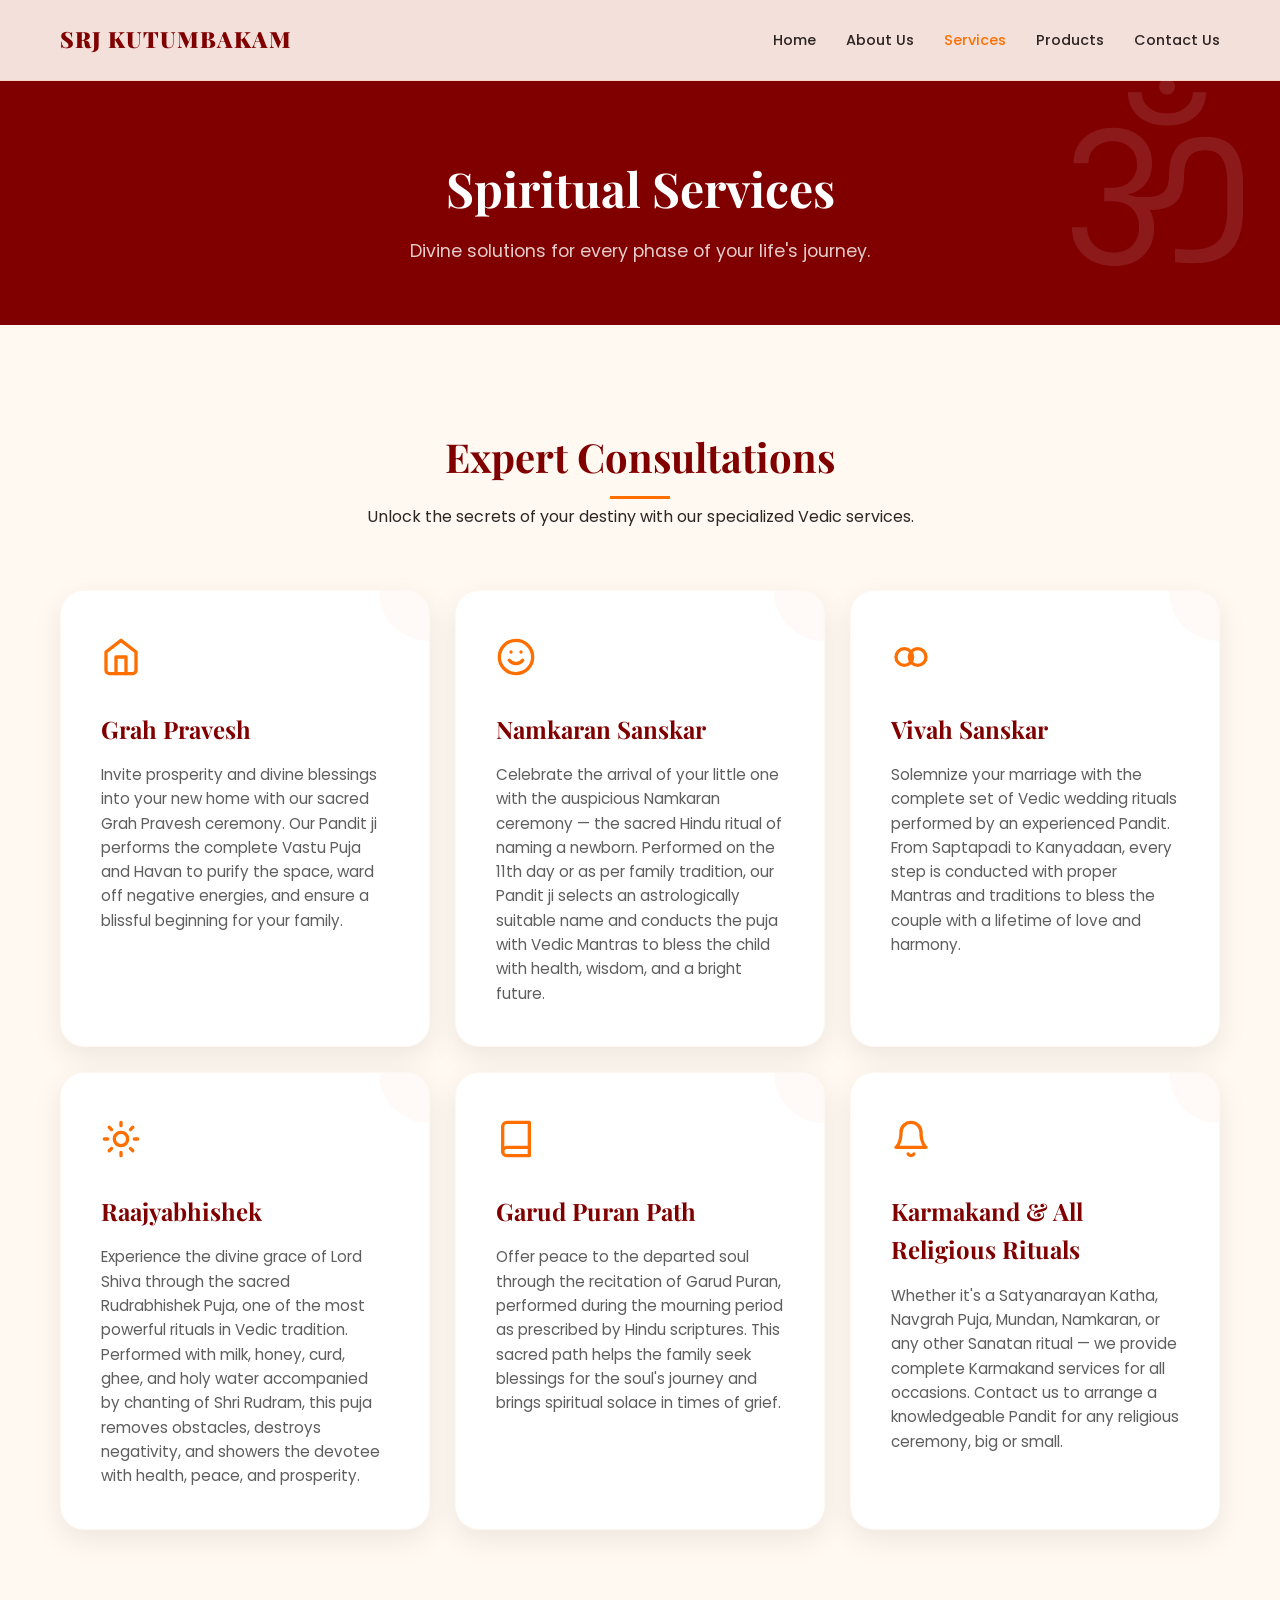
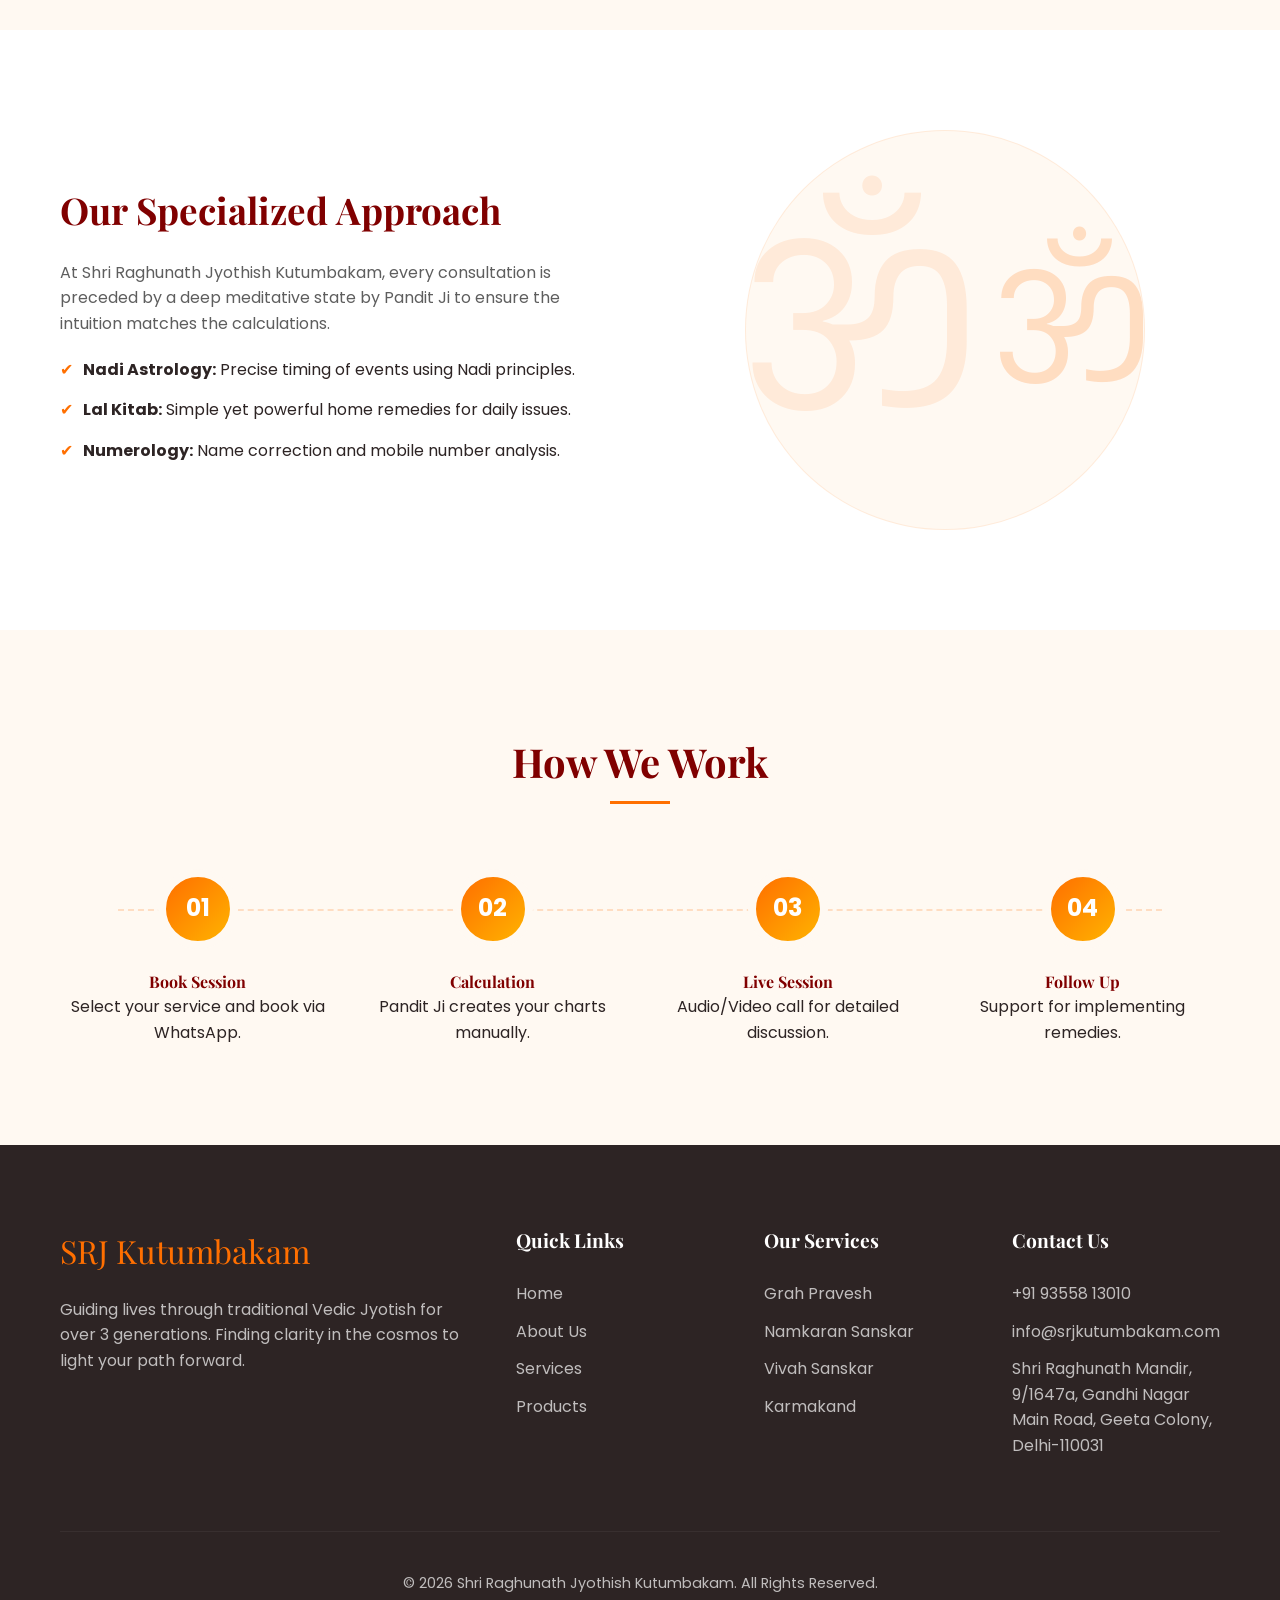
==== services.html @ 72c8cc12 "Add files via upload" ====
<!DOCTYPE html>
<html lang="hi">

<head>
    <meta charset="UTF-8">
    <meta name="viewport" content="width=device-width, initial-scale=1.0">
    <title>Our Services | Shri Raghunath Jyothish Kutumbakam</title>
    <meta name="description"
        content="Explore our range of Vedic spiritual services including Kundli Milan, Horoscope Reading, Vastu Consultation, and more.">

    <!-- Google Fonts -->
    <link rel="preconnect" href="https://fonts.googleapis.com">
    <link rel="preconnect" href="https://fonts.gstatic.com" crossorigin>
    <link
        href="https://fonts.googleapis.com/css2?family=Playfair+Display:ital,wght@0,400..900;1,400..900&family=Poppins:wght@300;400;500;600;700&display=swap"
        rel="stylesheet">

    <link rel="stylesheet" href="style.css">
</head>

<body>

    <header>
        <div class="container">
            <nav>
                <a href="index.html" class="logo">SRJ Kutumbakam</a>
                <ul class="nav-links">
                    <li><a href="index.html">Home</a></li>
                    <li><a href="about.html">About Us</a></li>
                    <li><a href="services.html" class="active">Services</a></li>
                    <li><a href="products.html">Products</a></li>
                    <li><a href="contact.html">Contact Us</a></li>
                </ul>
            </nav>
        </div>
    </header>

    <main>
        <section class="page-header">
            <div class="container">
                <h1>Spiritual Services</h1>
                <p>Divine solutions for every phase of your life's journey.</p>
            </div>
        </section>

        <section id="services">
            <div class="container">
                <div class="section-header">
                    <h2>Expert Consultations</h2>
                    <p>Unlock the secrets of your destiny with our specialized Vedic services.</p>
                </div>
                <div class="services-grid">
                    <div class="service-card">
                        <div class="service-icon"><svg viewBox="0 0 24 24" width="1em" height="1em"
                                stroke="var(--primary)" stroke-width="2" fill="none" stroke-linecap="round"
                                stroke-linejoin="round">
                                <path d="M3 9l9-7 9 7v11a2 2 0 0 1-2 2H5a2 2 0 0 1-2-2z"></path>
                                <polyline points="9 22 9 12 15 12 15 22"></polyline>
                            </svg></div>
                        <h3>Grah Pravesh</h3>
                        <p>Invite prosperity and divine blessings into your new home with our sacred Grah Pravesh
                            ceremony. Our Pandit ji performs the complete Vastu Puja and Havan to purify the space, ward
                            off negative energies, and ensure a blissful beginning for your family.</p>
                    </div>
                    <div class="service-card">
                        <div class="service-icon"><svg viewBox="0 0 24 24" width="1em" height="1em"
                                stroke="var(--primary)" stroke-width="2" fill="none" stroke-linecap="round"
                                stroke-linejoin="round">
                                <circle cx="12" cy="12" r="10"></circle>
                                <path d="M8 14s1.5 2 4 2 4-2 4-2"></path>
                                <line x1="9" y1="9" x2="9.01" y2="9"></line>
                                <line x1="15" y1="9" x2="15.01" y2="9"></line>
                            </svg></div>
                        <h3>Namkaran Sanskar</h3>
                        <p>Celebrate the arrival of your little one with the auspicious Namkaran ceremony — the sacred
                            Hindu ritual of naming a newborn. Performed on the 11th day or as per family tradition, our
                            Pandit ji selects an astrologically suitable name and conducts the puja with Vedic Mantras
                            to bless the child with health, wisdom, and a bright future.</p>
                    </div>
                    <div class="service-card">
                        <div class="service-icon"><svg viewBox="0 0 24 24" width="1em" height="1em"
                                stroke="var(--primary)" stroke-width="2" fill="none" stroke-linecap="round"
                                stroke-linejoin="round">
                                <circle cx="8" cy="12" r="5"></circle>
                                <circle cx="16" cy="12" r="5"></circle>
                            </svg></div>
                        <h3>Vivah Sanskar</h3>
                        <p>Solemnize your marriage with the complete set of Vedic wedding rituals performed by an
                            experienced Pandit. From Saptapadi to Kanyadaan, every step is conducted with proper Mantras
                            and traditions to bless the couple with a lifetime of love and harmony.</p>
                    </div>
                    <div class="service-card">
                        <div class="service-icon"><svg viewBox="0 0 24 24" width="1em" height="1em"
                                stroke="var(--primary)" stroke-width="2" fill="none" stroke-linecap="round"
                                stroke-linejoin="round">
                                <circle cx="12" cy="12" r="4"></circle>
                                <path
                                    d="M12 2v2M12 20v2M4.93 4.93l1.41 1.41M17.66 17.66l1.41 1.41M2 12h2M20 12h2M4.93 19.07l1.41-1.41M17.66 6.34l1.41-1.41">
                                </path>
                            </svg></div>
                        <h3>Raajyabhishek</h3>
                        <p>Experience the divine grace of Lord Shiva through the sacred Rudrabhishek Puja, one of the
                            most powerful rituals in Vedic tradition. Performed with milk, honey, curd, ghee, and holy
                            water accompanied by chanting of Shri Rudram, this puja removes obstacles, destroys
                            negativity, and showers the devotee with health, peace, and prosperity.</p>
                    </div>
                    <div class="service-card">
                        <div class="service-icon"><svg viewBox="0 0 24 24" width="1em" height="1em"
                                stroke="var(--primary)" stroke-width="2" fill="none" stroke-linecap="round"
                                stroke-linejoin="round">
                                <path d="M4 19.5A2.5 2.5 0 0 1 6.5 17H20"></path>
                                <path d="M6.5 2H20v20H6.5A2.5 2.5 0 0 1 4 19.5v-15A2.5 2.5 0 0 1 6.5 2z"></path>
                            </svg></div>
                        <h3>Garud Puran Path</h3>
                        <p>Offer peace to the departed soul through the recitation of Garud Puran, performed during the
                            mourning period as prescribed by Hindu scriptures. This sacred path helps the family seek
                            blessings for the soul's journey and brings spiritual solace in times of grief.</p>
                    </div>
                    <div class="service-card">
                        <div class="service-icon"><svg viewBox="0 0 24 24" width="1em" height="1em"
                                stroke="var(--primary)" stroke-width="2" fill="none" stroke-linecap="round"
                                stroke-linejoin="round">
                                <path d="M18 8A6 6 0 006 8c0 7-3 9-3 9h18s-3-2-3-9"></path>
                                <path d="M13.73 21a2 2 0 01-3.46 0"></path>
                            </svg></div>
                        <h3>Karmakand & All Religious Rituals</h3>
                        <p>Whether it's a Satyanarayan Katha, Navgrah Puja, Mundan, Namkaran, or any other Sanatan
                            ritual — we provide complete Karmakand services for all occasions. Contact us to arrange a
                            knowledgeable Pandit for any religious ceremony, big or small.</p>
                    </div>
                </div>
            </div>
        </section>

        <section id="specialized" style="background: var(--white);">
            <div class="container">
                <div class="about-content">
                    <div class="about-text">
                        <h3>Our Specialized Approach</h3>
                        <p>At Shri Raghunath Jyothish Kutumbakam, every consultation is preceded by a deep meditative
                            state by Pandit Ji to ensure the intuition matches the calculations.</p>
                        <ul style="margin-top: 20px;">
                            <li style="margin-bottom: 15px; display: flex; align-items: center; gap: 10px;">
                                <span style="color: var(--primary);">✔</span>
                                <span><strong>Nadi Astrology:</strong> Precise timing of events using Nadi
                                    principles.</span>
                            </li>
                            <li style="margin-bottom: 15px; display: flex; align-items: center; gap: 10px;">
                                <span style="color: var(--primary);">✔</span>
                                <span><strong>Lal Kitab:</strong> Simple yet powerful home remedies for daily
                                    issues.</span>
                            </li>
                            <li style="margin-bottom: 15px; display: flex; align-items: center; gap: 10px;">
                                <span style="color: var(--primary);">✔</span>
                                <span><strong>Numerology:</strong> Name correction and mobile number analysis.</span>
                            </li>
                        </ul>
                    </div>
                    <div class="about-visual" style="border-radius: 50%; width: 400px; height: 400px; margin: 0 auto;">
                        <span style="font-size: 10rem; color: var(--primary); opacity: 0.2;">ॐ</span>
                    </div>
                </div>
            </div>
        </section>

        <section id="process" style="background: var(--secondary);">
            <div class="container">
                <div class="section-header">
                    <h2>How We Work</h2>
                </div>
                <div class="process-flow">
                    <div class="step">
                        <div class="step-number">01</div>
                        <div>
                            <h4>Book Session</h4>
                            <p>Select your service and book via WhatsApp.</p>
                        </div>
                    </div>
                    <div class="step">
                        <div class="step-number">02</div>
                        <div>
                            <h4>Calculation</h4>
                            <p>Pandit Ji creates your charts manually.</p>
                        </div>
                    </div>
                    <div class="step">
                        <div class="step-number">03</div>
                        <div>
                            <h4>Live Session</h4>
                            <p>Audio/Video call for detailed discussion.</p>
                        </div>
                    </div>
                    <div class="step">
                        <div class="step-number">04</div>
                        <div>
                            <h4>Follow Up</h4>
                            <p>Support for implementing remedies.</p>
                        </div>
                    </div>
                </div>
            </div>
        </section>
    </main>

    <footer>
        <div class="container">
            <div class="footer-content">
                <div class="footer-about">
                    <a href="index.html" class="footer-logo">SRJ Kutumbakam</a>
                    <p>Guiding lives through traditional Vedic Jyotish for over 3 generations. Finding clarity in the
                        cosmos to light your path forward.</p>
                </div>
                <div class="footer-links">
                    <h4>Quick Links</h4>
                    <ul>
                        <li><a href="index.html">Home</a></li>
                        <li><a href="about.html">About Us</a></li>
                        <li><a href="services.html">Services</a></li>
                        <li><a href="products.html">Products</a></li>
                    </ul>
                </div>
                <div class="footer-links">
                    <h4>Our Services</h4>
                    <ul>
                        <li><a href="services.html">Grah Pravesh</a></li>
                        <li><a href="services.html">Namkaran Sanskar</a></li>
                        <li><a href="services.html">Vivah Sanskar</a></li>
                        <li><a href="services.html">Karmakand</a></li>
                    </ul>
                </div>
                <div class="footer-links">
                    <h4>Contact Us</h4>
                    <ul>
                        <li>+91 93558 13010</li>
                        <li>info@srjkutumbakam.com</li>
                        <li>Shri Raghunath Mandir, 9/1647a, Gandhi Nagar Main Road, Geeta Colony, Delhi-110031</li>
                    </ul>
                </div>
            </div>
            <div class="copyright">
                <p>&copy; 2026 Shri Raghunath Jyothish Kutumbakam. All Rights Reserved.</p>
            </div>
        </div>
    </footer>

</body>

</html>
---- style.css ----
:root {
    --primary: #FF6F00;
    --primary-light: #FF8C00;
    --primary-gradient: linear-gradient(135deg, #FF6F00 0%, #FFB300 100%);
    --secondary: #FFF9F2;
    --accent: #800000;
    --text-dark: #2D2424;
    --text-light: #5E5E5E;
    --white: #FFFFFF;
    --shadow: 0 10px 30px rgba(0, 0, 0, 0.08);
    --transition: all 0.4s cubic-bezier(0.165, 0.84, 0.44, 1);
}

/* Base Reset */
* {
    margin: 0;
    padding: 0;
    box-sizing: border-box;
    scroll-behavior: smooth;
}

body {
    font-family: 'Poppins', sans-serif;
    background-color: var(--secondary);
    color: var(--text-dark);
    line-height: 1.6;
    overflow-x: hidden;
}

h1,
h2,
h3,
h4 {
    font-family: 'Playfair Display', serif;
    color: var(--accent);
    font-weight: 700;
}

a {
    text-decoration: none;
    color: inherit;
    transition: var(--transition);
}

ul {
    list-style: none;
}

.container {
    max-width: 1200px;
    margin: 0 auto;
    padding: 0 20px;
}

/* Mandala Pattern Background */
.mandala-bg {
    position: absolute;
    top: 0;
    right: 0;
    width: 400px;
    height: 400px;
    background: radial-gradient(circle, transparent 20%, var(--primary) 20%, var(--primary) 21%, transparent 21%) 0 0,
        radial-gradient(circle, transparent 20%, var(--primary) 20%, var(--primary) 21%, transparent 21%) 50px 50px;
    background-size: 100px 100px;
    opacity: 0.03;
    z-index: -1;
    pointer-events: none;
}

/* Header & Navigation */
header {
    position: fixed;
    top: 0;
    width: 100%;
    z-index: 1000;
    background: rgba(255, 249, 242, 0.9);
    backdrop-filter: blur(10px);
    border-bottom: 1px solid rgba(255, 111, 0, 0.1);
}

nav {
    display: flex;
    justify-content: space-between;
    align-items: center;
    height: 80px;
}

.logo {
    font-family: 'Playfair Display', serif;
    font-size: 1.4rem;
    font-weight: 900;
    color: var(--accent);
    text-transform: uppercase;
    letter-spacing: 1px;
}

.nav-links {
    display: flex;
    gap: 30px;
}

.nav-links a {
    font-weight: 500;
    font-size: 0.9rem;
    color: var(--text-dark);
}

.nav-links a:hover, .nav-links a.active {
    color: var(--primary);
}

/* Hero Section */
#hero {
    position: relative;
    padding: 180px 0 100px;
    text-align: center;
    background: radial-gradient(circle at top right, rgba(255, 111, 0, 0.05) 0%, transparent 60%);
}

#hero h1 {
    font-size: clamp(2.5rem, 6vw, 4.5rem);
    line-height: 1.1;
    margin-bottom: 20px;
    animation: fadeInUp 1s ease;
}

#hero p {
    font-size: 1.2rem;
    color: var(--text-light);
    max-width: 700px;
    margin: 0 auto 40px;
    animation: fadeInUp 1.2s ease;
}

.cta-group {
    display: flex;
    justify-content: center;
    gap: 20px;
    animation: fadeInUp 1.4s ease;
}

.btn {
    padding: 16px 32px;
    border-radius: 50px;
    font-weight: 600;
    font-size: 1rem;
    cursor: pointer;
    transition: var(--transition);
    display: inline-block;
}

.btn-primary {
    background: var(--primary-gradient);
    color: var(--white);
    box-shadow: 0 10px 20px rgba(255, 111, 0, 0.2);
}

.btn-primary:hover {
    transform: translateY(-5px);
    box-shadow: 0 15px 30px rgba(255, 111, 0, 0.3);
}

.btn-secondary {
    border: 2px solid var(--primary);
    color: var(--primary);
}

.btn-secondary:hover {
    background: rgba(255, 111, 0, 0.05);
    transform: translateY(-5px);
}

/* Page Header (for subpages) */
.page-header {
    padding: 150px 0 60px;
    text-align: center;
    background: var(--accent);
    color: var(--white);
    position: relative;
    overflow: hidden;
}

.page-header h1 {
    color: var(--white);
    font-size: 3rem;
    position: relative;
    z-index: 1;
}

.page-header p {
    color: rgba(255, 255, 255, 0.8);
    font-size: 1.1rem;
    max-width: 600px;
    margin: 10px auto 0;
    position: relative;
    z-index: 1;
}

.page-header::after {
    content: 'ॐ';
    position: absolute;
    bottom: -30px;
    right: 20px;
    font-size: 12rem;
    opacity: 0.1;
}

/* Section Global Styles */
section {
    padding: 100px 0;
}

.section-header {
    text-align: center;
    margin-bottom: 60px;
}

.section-header h2 {
    font-size: 2.5rem;
    margin-bottom: 15px;
    position: relative;
    display: inline-block;
}

.section-header h2::after {
    content: '';
    position: absolute;
    bottom: -10px;
    left: 50%;
    transform: translateX(-50%);
    width: 60px;
    height: 3px;
    background: var(--primary);
}

/* About Section */
#about {
    background: var(--white);
}

.about-content {
    display: grid;
    grid-template-columns: 1fr 1fr;
    gap: 60px;
    align-items: center;
}

.about-visual {
    position: relative;
    background: var(--secondary);
    min-height: 400px;
    border-radius: 30px;
    display: flex;
    justify-content: center;
    align-items: center;
    overflow: hidden;
    border: 1px solid rgba(255, 111, 0, 0.1);
}

.about-visual::before {
    content: 'ॐ';
    font-size: 15rem;
    color: var(--primary);
    opacity: 0.1;
}

.about-visual img {
    width: 100%;
    height: 100%;
    object-fit: cover;
    position: absolute;
    top: 0;
    left: 0;
}

.about-text h3 {
    font-size: 2.3rem;
    margin-bottom: 20px;
}

.about-text p {
    margin-bottom: 20px;
    color: var(--text-light);
}

.expertise-badge {
    display: inline-block;
    padding: 8px 20px;
    background: rgba(255, 111, 0, 0.1);
    color: var(--primary);
    border-radius: 50px;
    font-weight: 600;
    margin-bottom: 20px;
}

/* Services Grid - Bento Style 2026 */
.services-grid {
    display: grid;
    grid-template-columns: repeat(auto-fit, minmax(300px, 1fr));
    gap: 25px;
}

.service-card {
    background: var(--white);
    padding: 40px;
    border-radius: 24px;
    transition: var(--transition);
    border: 1px solid rgba(255, 111, 0, 0.05);
    box-shadow: var(--shadow);
    position: relative;
    overflow: hidden;
    height: 100%;
}

.service-card::before {
    content: '';
    position: absolute;
    top: -50px;
    right: -50px;
    width: 100px;
    height: 100px;
    background: var(--primary);
    border-radius: 50%;
    opacity: 0.03;
    transition: var(--transition);
}

.service-card:hover {
    transform: translateY(-10px);
    border-color: var(--primary);
}

.service-card:hover::before {
    width: 120px;
    height: 120px;
    opacity: 0.1;
}

.service-icon {
    font-size: 2.5rem;
    margin-bottom: 15px;
}

.service-card h3 {
    font-size: 1.5rem;
    margin-bottom: 15px;
    color: var(--accent);
}

.service-card p {
    font-size: 0.95rem;
    color: var(--text-light);
}

/* Product Card */
.product-grid {
    display: grid;
    grid-template-columns: repeat(auto-fit, minmax(280px, 1fr));
    gap: 30px;
}

.product-card {
    background: var(--white);
    border-radius: 20px;
    overflow: hidden;
    box-shadow: var(--shadow);
    transition: var(--transition);
    border: 1px solid rgba(0,0,0,0.05);
}

.product-card:hover {
    transform: translateY(-10px);
}

.product-img {
    height: 250px;
    background: #f0f0f0;
    position: relative;
    overflow: hidden;
    display: flex;
    align-items: center;
    justify-content: center;
    font-size: 4rem;
}

.product-info {
    padding: 25px;
}

.product-info h3 {
    font-size: 1.3rem;
    margin-bottom: 10px;
}

.product-price {
    color: var(--primary);
    font-weight: 700;
    font-size: 1.2rem;
    margin-bottom: 15px;
}

.product-desc {
    font-size: 0.9rem;
    color: var(--text-light);
    margin-bottom: 20px;
}

/* Why Choose Us */
#why {
    background: var(--secondary);
}

.why-cards {
    display: grid;
    grid-template-columns: repeat(auto-fit, minmax(220px, 1fr));
    gap: 30px;
}

.why-item {
    text-align: center;
}

.why-icon {
    width: 70px;
    height: 70px;
    background: var(--white);
    border-radius: 20px;
    display: flex;
    justify-content: center;
    align-items: center;
    margin: 0 auto 20px;
    box-shadow: var(--shadow);
    border: 1px solid rgba(255, 111, 0, 0.1);
    font-size: 1.5rem;
    color: var(--primary);
}

.why-item h4 {
    font-size: 1.2rem;
    margin-bottom: 10px;
}

/* Process Steps */
.process-flow {
    display: flex;
    justify-content: space-between;
    gap: 20px;
    position: relative;
}

.process-flow::before {
    content: '';
    position: absolute;
    top: 40px;
    left: 5%;
    right: 5%;
    height: 1px;
    border-top: 2px dashed rgba(255, 111, 0, 0.2);
    z-index: 1;
}

.step {
    flex: 1;
    text-align: center;
    position: relative;
    z-index: 2;
}

.step-number {
    width: 80px;
    height: 80px;
    background: var(--primary-gradient);
    color: var(--white);
    border-radius: 50%;
    display: flex;
    justify-content: center;
    align-items: center;
    font-size: 1.5rem;
    font-weight: 700;
    margin: 0 auto 20px;
    border: 8px solid var(--secondary);
}

/* Contact Styles */
.contact-grid {
    display: grid;
    grid-template-columns: 1fr 1.5fr;
    gap: 40px;
}

.contact-info-list {
    background: var(--white);
    padding: 40px;
    border-radius: 24px;
    box-shadow: var(--shadow);
}

.contact-method {
    display: flex;
    align-items: flex-start;
    gap: 20px;
    margin-bottom: 30px;
}

.method-icon {
    width: 50px;
    height: 50px;
    background: var(--secondary);
    border-radius: 12px;
    display: flex;
    justify-content: center;
    align-items: center;
    color: var(--primary);
    font-size: 1.2rem;
    flex-shrink: 0;
}

.method-text h4 {
    font-size: 1.1rem;
    margin-bottom: 5px;
}

.method-text p {
    color: var(--text-light);
    font-size: 0.95rem;
}

.contact-form-container {
    background: var(--white);
    padding: 40px;
    border-radius: 24px;
    box-shadow: var(--shadow);
}

.form-group {
    margin-bottom: 20px;
}

.form-group label {
    display: block;
    margin-bottom: 8px;
    font-weight: 500;
    color: var(--text-dark);
}

.form-control {
    width: 100%;
    padding: 12px 20px;
    border: 1px solid rgba(0,0,0,0.1);
    border-radius: 12px;
    font-family: inherit;
    transition: var(--transition);
}

.form-control:focus {
    outline: none;
    border-color: var(--primary);
    background: rgba(255, 111, 0, 0.02);
}

textarea.form-control {
    height: 150px;
    resize: none;
}

/* Footer */
footer {
    background: var(--text-dark);
    color: rgba(255, 255, 255, 0.7);
    padding: 80px 0 40px;
}

.footer-content {
    display: grid;
    grid-template-columns: 2fr 1fr 1fr 1fr;
    gap: 40px;
    margin-bottom: 60px;
    text-align: left;
}

.footer-logo {
    font-family: 'Playfair Display', serif;
    font-size: 2rem;
    color: var(--primary);
    margin-bottom: 20px;
    display: block;
}

.footer-about p {
    margin-bottom: 20px;
}

.footer-links h4 {
    color: var(--white);
    margin-bottom: 25px;
    font-size: 1.2rem;
}

.footer-links ul li {
    margin-bottom: 12px;
}

.footer-links ul li a:hover {
    color: var(--primary);
    padding-left: 5px;
}

.copyright {
    padding-top: 40px;
    border-top: 1px solid rgba(255, 255, 255, 0.05);
    font-size: 0.9rem;
    text-align: center;
}

/* Mobile Adjustments */
@media (max-width: 992px) {
    .contact-grid {
        grid-template-columns: 1fr;
    }
    
    .footer-content {
        grid-template-columns: 1fr 1fr;
    }
}

@media (max-width: 768px) {
    nav {
        height: 70px;
    }

    .nav-links {
        display: none;
    }

    #hero {
        padding: 140px 0 60px;
    }

    .about-content {
        grid-template-columns: 1fr;
    }

    .process-flow {
        flex-direction: column;
        gap: 40px;
    }

    .process-flow::before {
        top: 0;
        left: 40px;
        width: 1px;
        height: 90%;
    }

    .step {
        display: flex;
        align-items: center;
        text-align: left;
        gap: 20px;
    }

    .step-number {
        margin: 0;
    }

    .btn {
        width: 100%;
        text-align: center;
    }

    .cta-group {
        flex-direction: column;
    }

    .footer-content {
        grid-template-columns: 1fr;
        text-align: center;
    }
}

/* Animations */
@keyframes fadeInUp {
    from {
        opacity: 0;
        transform: translateY(30px);
    }

    to {
        opacity: 1;
        transform: translateY(0);
    }
}

/* Custom Scrollbar */
::-webkit-scrollbar {
    width: 8px;
}

::-webkit-scrollbar-track {
    background: var(--secondary);
}

::-webkit-scrollbar-thumb {
    background: var(--primary);
    border-radius: 10px;
}
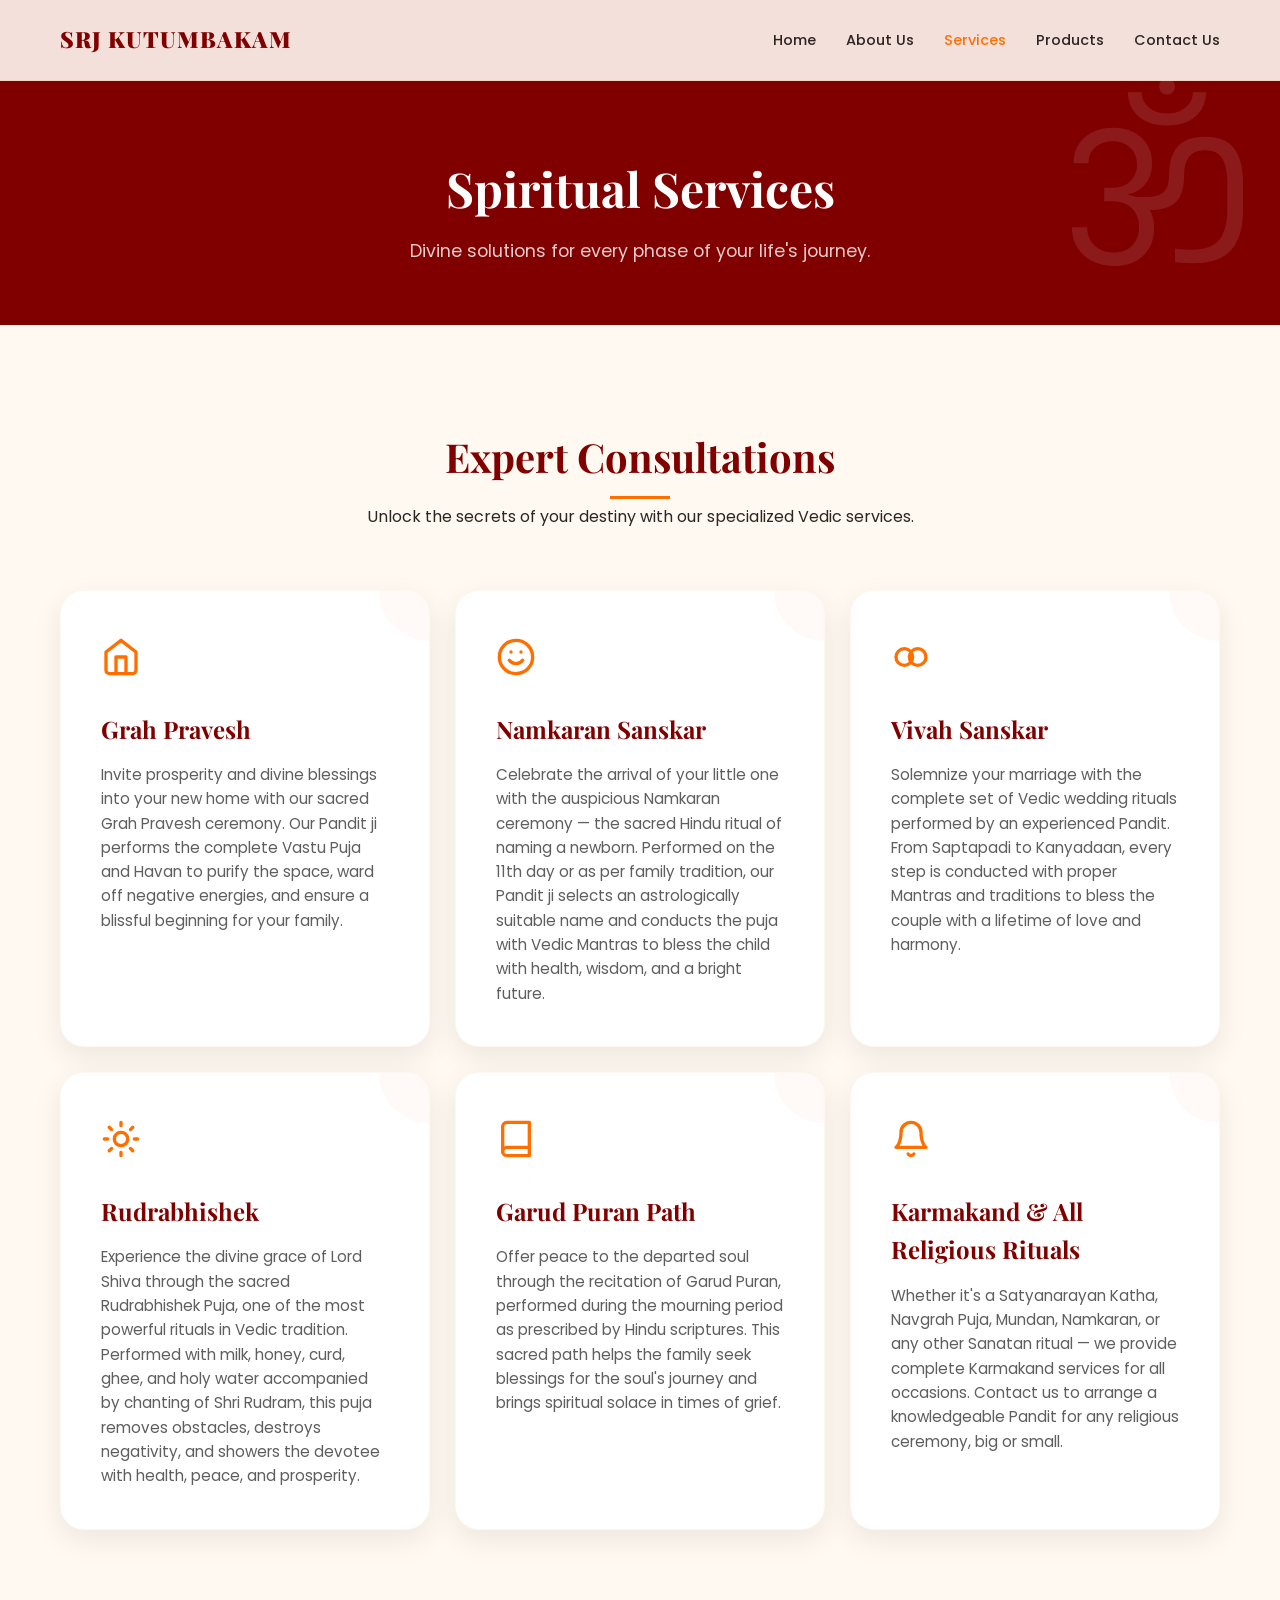
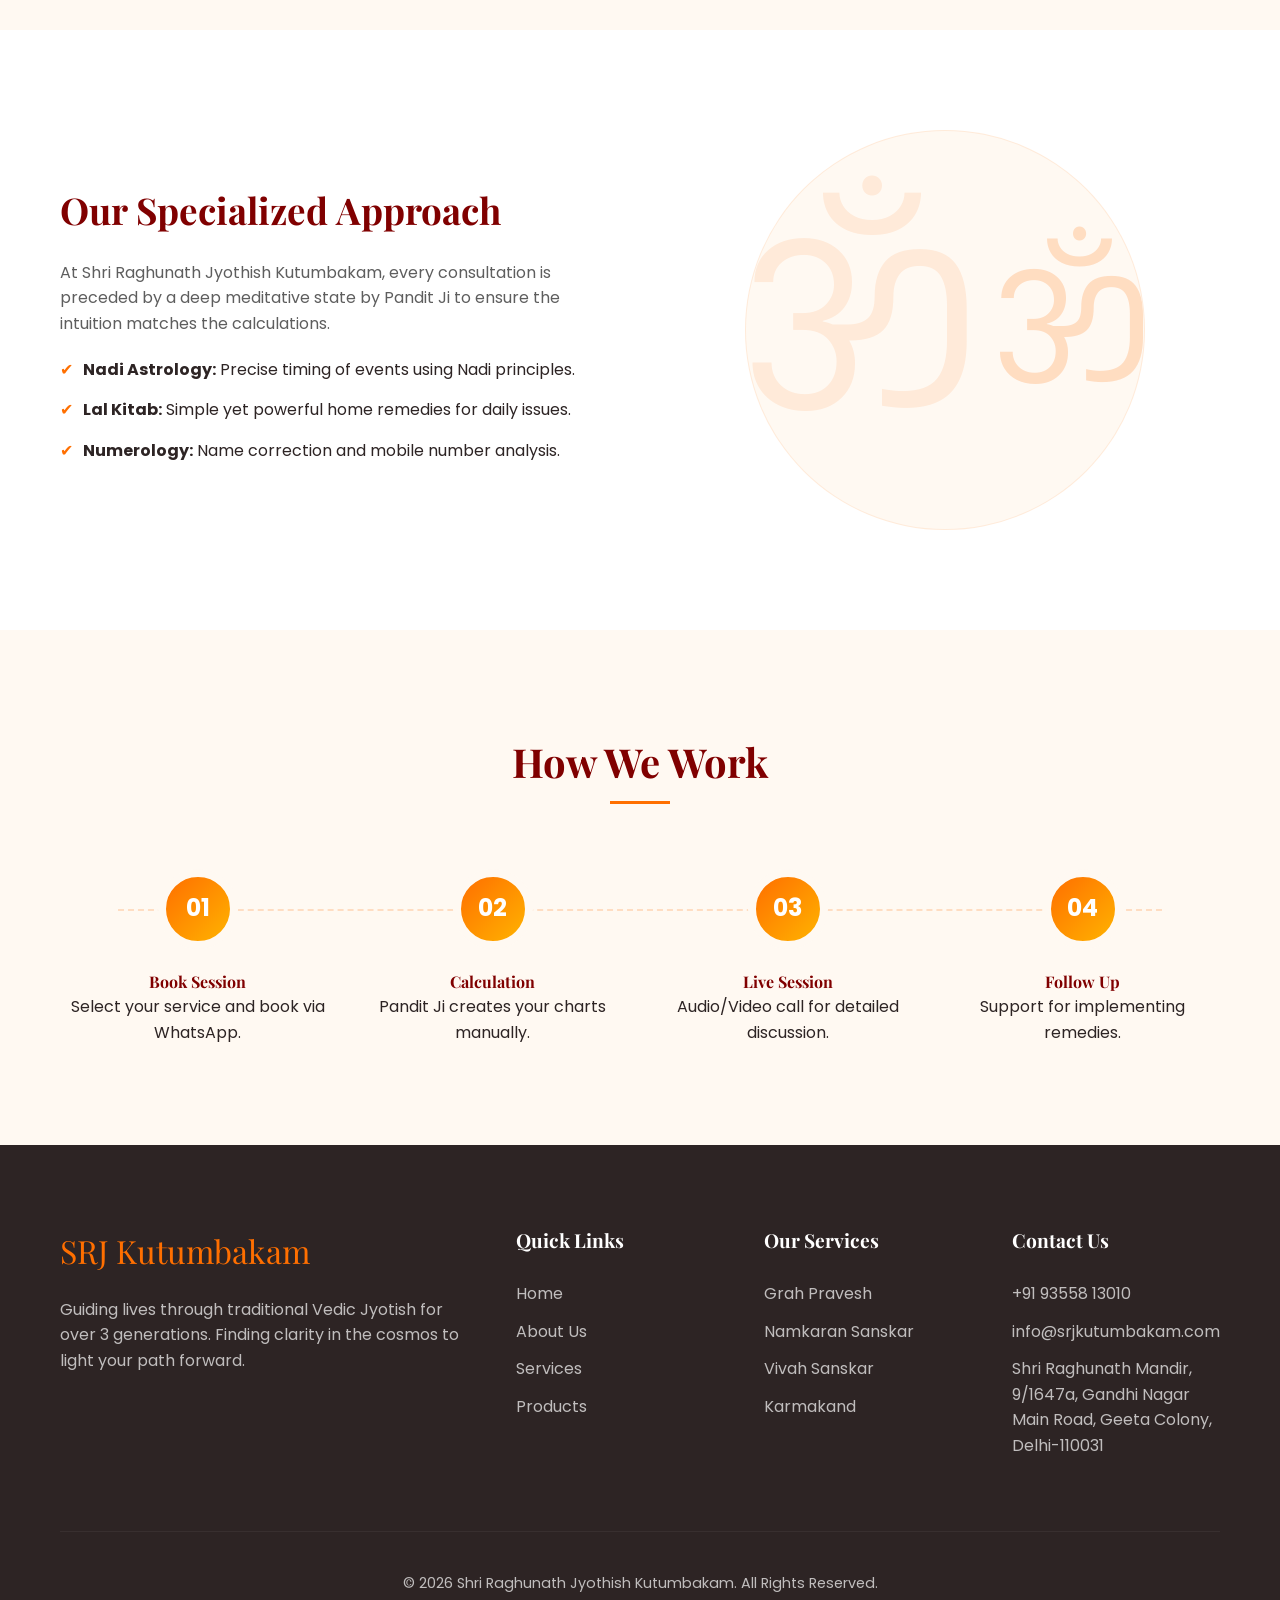
==== commit 1109d98e: "Update services.html" ====
--- a/services.html
+++ b/services.html
@@ -98,7 +98,7 @@
                                     d="M12 2v2M12 20v2M4.93 4.93l1.41 1.41M17.66 17.66l1.41 1.41M2 12h2M20 12h2M4.93 19.07l1.41-1.41M17.66 6.34l1.41-1.41">
                                 </path>
                             </svg></div>
-                        <h3>Raajyabhishek</h3>
+                        <h3>Rudrabhishek</h3>
                         <p>Experience the divine grace of Lord Shiva through the sacred Rudrabhishek Puja, one of the
                             most powerful rituals in Vedic tradition. Performed with milk, honey, curd, ghee, and holy
                             water accompanied by chanting of Shri Rudram, this puja removes obstacles, destroys
@@ -245,4 +245,4 @@
 
 </body>
 
-</html>+</html>
